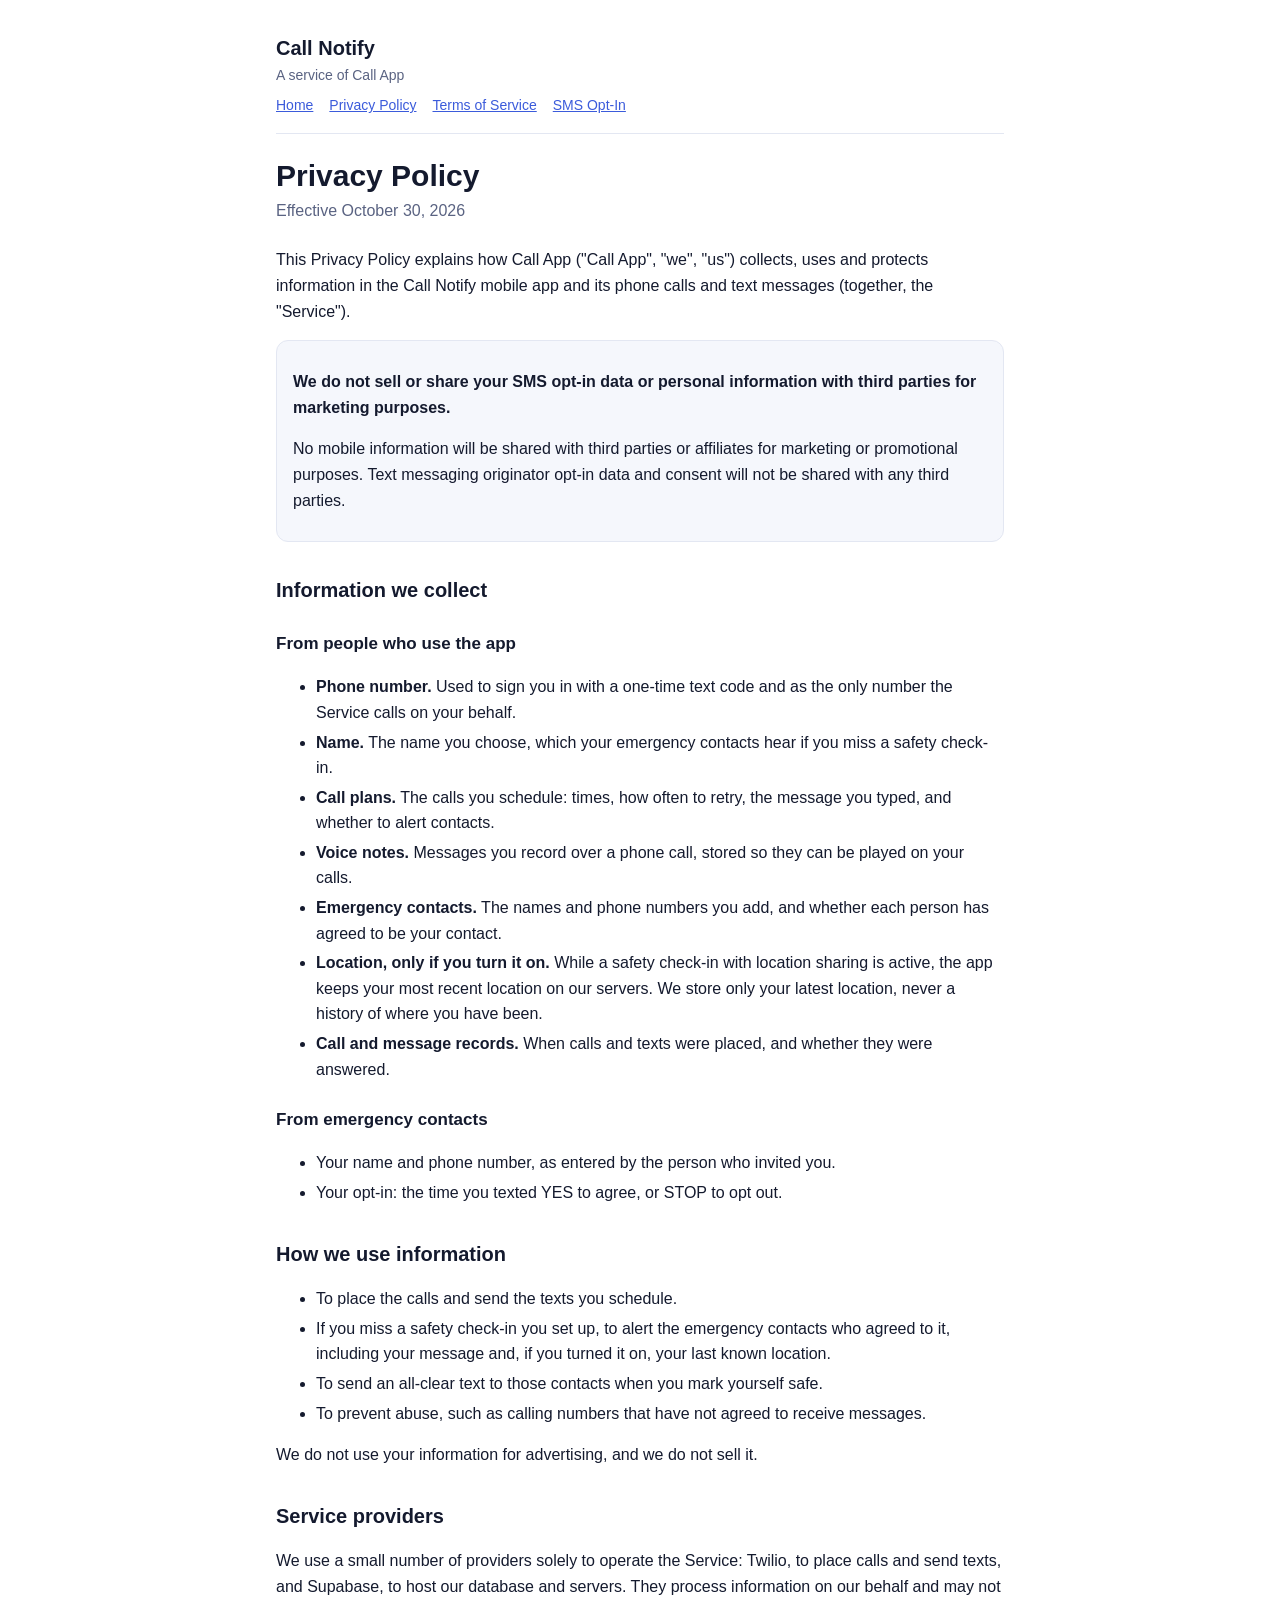
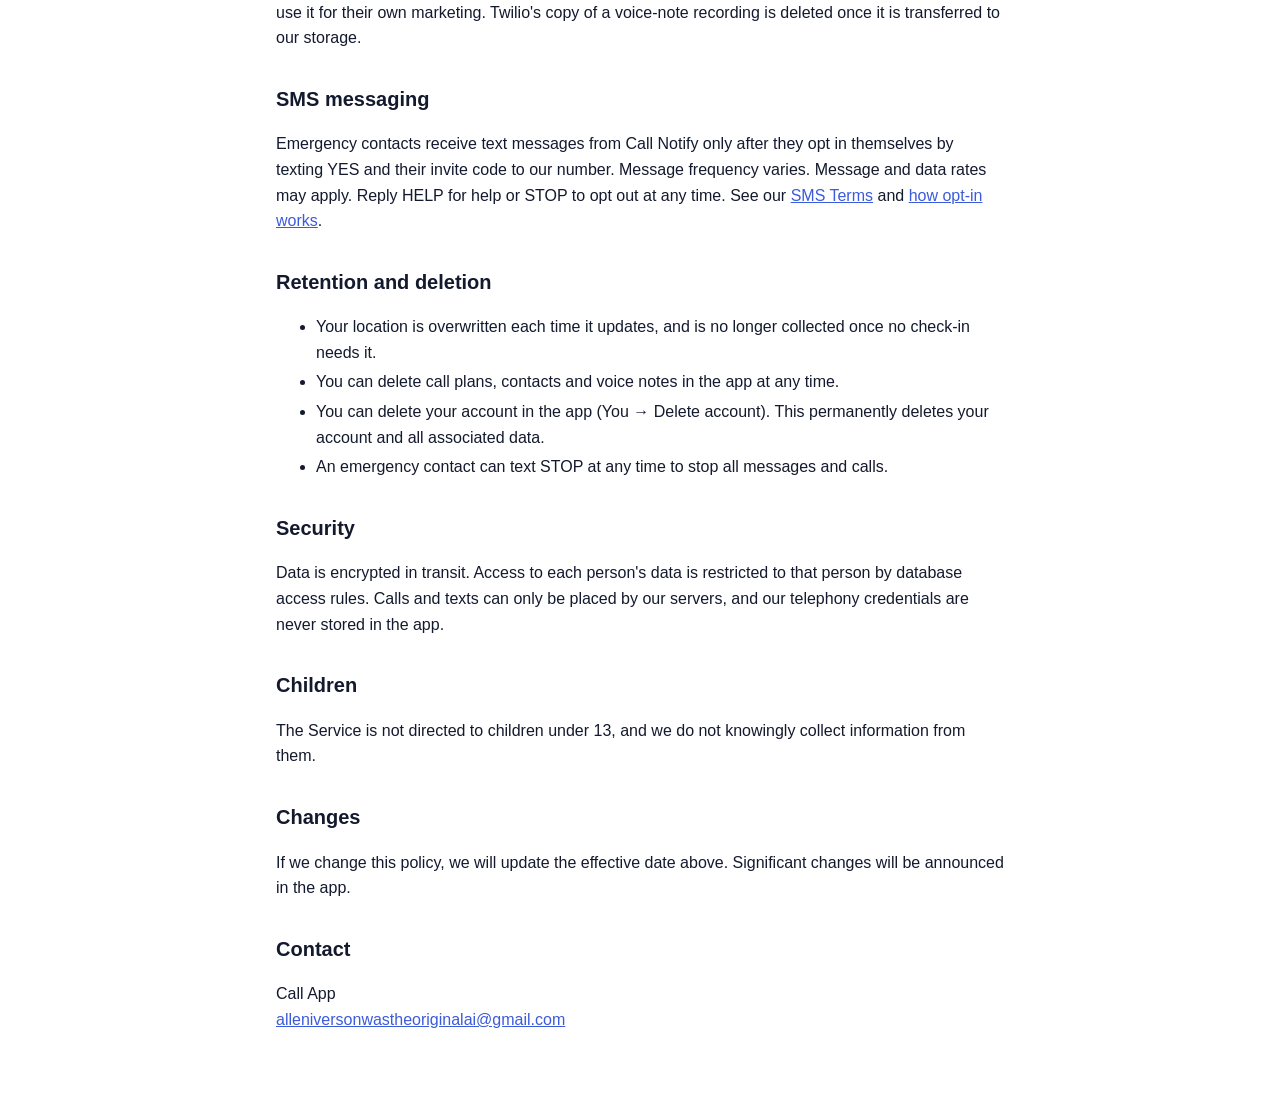
==== privacy.html @ f5aace32 "Add public policy site for messaging registration Privacy Policy, Terms of Service and an SMS opt-in" ====
<!doctype html>
<html lang="en">
<head>
<meta charset="utf-8">
<meta name="viewport" content="width=device-width, initial-scale=1">
<title>Privacy Policy — Call Notify by Call App</title>
<link rel="stylesheet" href="style.css">
</head>
<body>
<main>
<header class="site">
  <div class="brand">Call Notify</div>
  <div class="by">A service of Call App</div>
  <nav><a href="./">Home</a><a href="privacy.html">Privacy Policy</a><a href="terms.html">Terms of Service</a><a href="sms-opt-in.html">SMS Opt-In</a></nav>
</header>

<h1>Privacy Policy</h1>
<p class="updated">Effective October 30, 2026</p>

<p>This Privacy Policy explains how Call App ("Call App", "we", "us") collects, uses and protects information
in the Call Notify mobile app and its phone calls and text messages (together, the "Service").</p>

<div class="callout">
  <p><strong>We do not sell or share your SMS opt-in data or personal information with third parties for marketing purposes.</strong></p>
  <p>No mobile information will be shared with third parties or affiliates for marketing or promotional purposes.
  Text messaging originator opt-in data and consent will not be shared with any third parties.</p>
</div>

<h2>Information we collect</h2>
<h3>From people who use the app</h3>
<ul>
  <li><strong>Phone number.</strong> Used to sign you in with a one-time text code and as the only number the Service calls on your behalf.</li>
  <li><strong>Name.</strong> The name you choose, which your emergency contacts hear if you miss a safety check-in.</li>
  <li><strong>Call plans.</strong> The calls you schedule: times, how often to retry, the message you typed, and whether to alert contacts.</li>
  <li><strong>Voice notes.</strong> Messages you record over a phone call, stored so they can be played on your calls.</li>
  <li><strong>Emergency contacts.</strong> The names and phone numbers you add, and whether each person has agreed to be your contact.</li>
  <li><strong>Location, only if you turn it on.</strong> While a safety check-in with location sharing is active, the app keeps your most recent location on our servers. We store only your latest location, never a history of where you have been.</li>
  <li><strong>Call and message records.</strong> When calls and texts were placed, and whether they were answered.</li>
</ul>

<h3>From emergency contacts</h3>
<ul>
  <li>Your name and phone number, as entered by the person who invited you.</li>
  <li>Your opt-in: the time you texted YES to agree, or STOP to opt out.</li>
</ul>

<h2>How we use information</h2>
<ul>
  <li>To place the calls and send the texts you schedule.</li>
  <li>If you miss a safety check-in you set up, to alert the emergency contacts who agreed to it, including your message and, if you turned it on, your last known location.</li>
  <li>To send an all-clear text to those contacts when you mark yourself safe.</li>
  <li>To prevent abuse, such as calling numbers that have not agreed to receive messages.</li>
</ul>
<p>We do not use your information for advertising, and we do not sell it.</p>

<h2>Service providers</h2>
<p>We use a small number of providers solely to operate the Service: Twilio, to place calls and send texts, and
Supabase, to host our database and servers. They process information on our behalf and may not use it for their
own marketing. Twilio's copy of a voice-note recording is deleted once it is transferred to our storage.</p>

<h2>SMS messaging</h2>
<p>Emergency contacts receive text messages from Call Notify only after they opt in themselves by texting YES and
their invite code to our number. Message frequency varies. Message and data rates may apply. Reply HELP for help or
STOP to opt out at any time. See our <a href="terms.html#sms">SMS Terms</a> and <a href="sms-opt-in.html">how opt-in works</a>.</p>

<h2>Retention and deletion</h2>
<ul>
  <li>Your location is overwritten each time it updates, and is no longer collected once no check-in needs it.</li>
  <li>You can delete call plans, contacts and voice notes in the app at any time.</li>
  <li>You can delete your account in the app (You → Delete account). This permanently deletes your account and all associated data.</li>
  <li>An emergency contact can text STOP at any time to stop all messages and calls.</li>
</ul>

<h2>Security</h2>
<p>Data is encrypted in transit. Access to each person's data is restricted to that person by database access rules.
Calls and texts can only be placed by our servers, and our telephony credentials are never stored in the app.</p>

<h2>Children</h2>
<p>The Service is not directed to children under 13, and we do not knowingly collect information from them.</p>

<h2>Changes</h2>
<p>If we change this policy, we will update the effective date above. Significant changes will be announced in the app.</p>

<h2>Contact</h2>
<p>Call App<br>
<a href="mailto:alleniversonwastheoriginalai@gmail.com">alleniversonwastheoriginalai@gmail.com</a></p>
</main>
</body>
</html>
---- style.css ----
:root {
  --bg: #ffffff;
  --text: #141a2e;
  --muted: #5a6382;
  --border: #e3e7f2;
  --accent: #3b5bdb;
  --panel: #f5f7fc;
  --bubble-in: #e9ecf5;
  --bubble-out: #3b5bdb;
}

@media (prefers-color-scheme: dark) {
  :root {
    --bg: #0b1020;
    --text: #f2f4fa;
    --muted: #9aa3bf;
    --border: #27304f;
    --accent: #8ca4ff;
    --panel: #141a2e;
    --bubble-in: #1c2440;
    --bubble-out: #4c6ef5;
  }
}

* { box-sizing: border-box; }

body {
  margin: 0;
  background: var(--bg);
  color: var(--text);
  font: 16px/1.6 -apple-system, BlinkMacSystemFont, "Segoe UI", Roboto, Helvetica, Arial, sans-serif;
}

main {
  max-width: 760px;
  margin: 0 auto;
  padding: 32px 16px 64px;
}

header.site {
  border-bottom: 1px solid var(--border);
  padding-bottom: 16px;
  margin-bottom: 24px;
}

header.site .brand { font-weight: 800; font-size: 20px; }
header.site .by { color: var(--muted); font-size: 14px; }
header.site nav { margin-top: 8px; display: flex; gap: 16px; flex-wrap: wrap; font-size: 14px; }

a { color: var(--accent); }

h1 { font-size: 30px; line-height: 1.2; margin: 0 0 4px; }
h2 { font-size: 20px; margin-top: 32px; }
h3 { font-size: 17px; margin-top: 24px; }
.updated { color: var(--muted); margin: 0 0 24px; }

.callout {
  background: var(--panel);
  border: 1px solid var(--border);
  border-radius: 12px;
  padding: 12px 16px;
}

.thread {
  background: var(--panel);
  border: 1px solid var(--border);
  border-radius: 16px;
  padding: 16px;
  display: flex;
  flex-direction: column;
  gap: 8px;
  margin: 16px 0;
}

.thread .who { font-size: 12px; color: var(--muted); }
.msg {
  max-width: 85%;
  padding: 10px 14px;
  border-radius: 18px;
  white-space: pre-wrap;
  overflow-wrap: anywhere;
}
.msg.in { align-self: flex-start; background: var(--bubble-in); border-bottom-left-radius: 4px; }
.msg.out { align-self: flex-end; background: var(--bubble-out); color: #fff; border-bottom-right-radius: 4px; }
.label { font-size: 12px; font-weight: 700; color: var(--muted); text-transform: uppercase; letter-spacing: .04em; }
.label.right { align-self: flex-end; }

figure { margin: 16px 0; }
figure img {
  width: 100%;
  max-width: 360px;
  border: 1px solid var(--border);
  border-radius: 16px;
  display: block;
}
figcaption { color: var(--muted); font-size: 14px; margin-top: 8px; }

ol li, ul li { margin: 4px 0; }
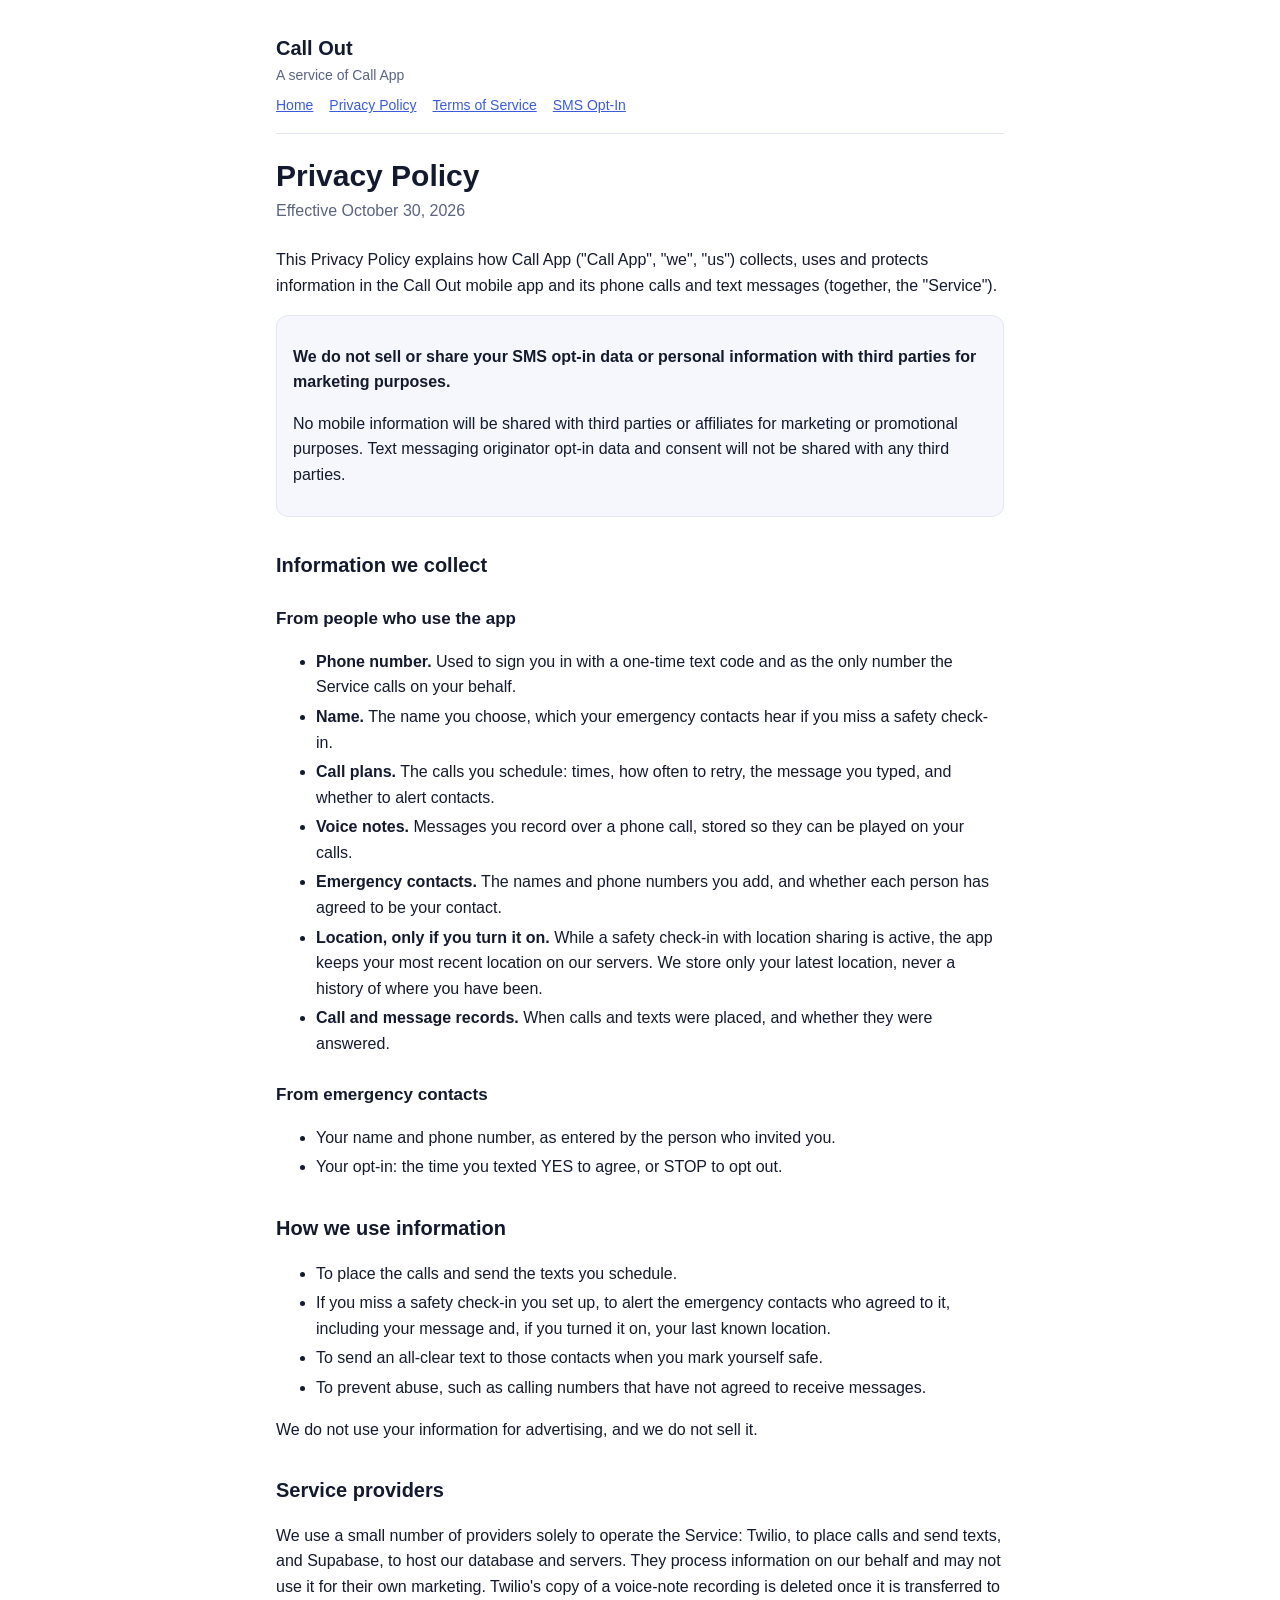
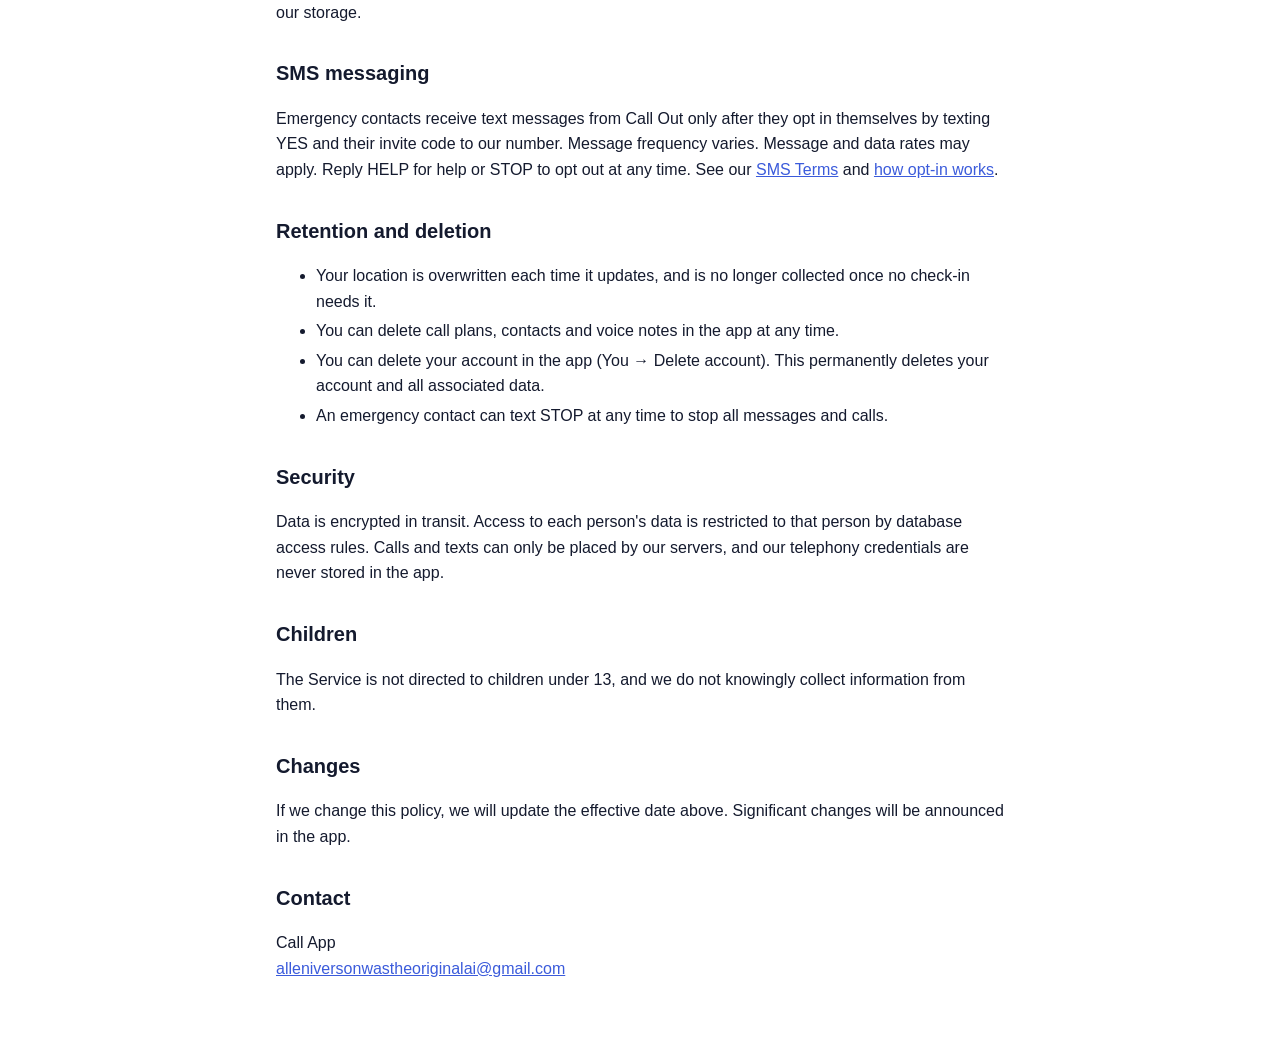
==== commit 5490eab0: "Rename the app to Call Out User-facing name in every screen, the contact invite text, the spoken cal" ====
--- a/privacy.html
+++ b/privacy.html
@@ -3,13 +3,13 @@
 <head>
 <meta charset="utf-8">
 <meta name="viewport" content="width=device-width, initial-scale=1">
-<title>Privacy Policy — Call Notify by Call App</title>
+<title>Privacy Policy — Call Out by Call App</title>
 <link rel="stylesheet" href="style.css">
 </head>
 <body>
 <main>
 <header class="site">
-  <div class="brand">Call Notify</div>
+  <div class="brand">Call Out</div>
   <div class="by">A service of Call App</div>
   <nav><a href="./">Home</a><a href="privacy.html">Privacy Policy</a><a href="terms.html">Terms of Service</a><a href="sms-opt-in.html">SMS Opt-In</a></nav>
 </header>
@@ -18,7 +18,7 @@
 <p class="updated">Effective October 30, 2026</p>
 
 <p>This Privacy Policy explains how Call App ("Call App", "we", "us") collects, uses and protects information
-in the Call Notify mobile app and its phone calls and text messages (together, the "Service").</p>
+in the Call Out mobile app and its phone calls and text messages (together, the "Service").</p>
 
 <div class="callout">
   <p><strong>We do not sell or share your SMS opt-in data or personal information with third parties for marketing purposes.</strong></p>
@@ -59,7 +59,7 @@
 own marketing. Twilio's copy of a voice-note recording is deleted once it is transferred to our storage.</p>
 
 <h2>SMS messaging</h2>
-<p>Emergency contacts receive text messages from Call Notify only after they opt in themselves by texting YES and
+<p>Emergency contacts receive text messages from Call Out only after they opt in themselves by texting YES and
 their invite code to our number. Message frequency varies. Message and data rates may apply. Reply HELP for help or
 STOP to opt out at any time. See our <a href="terms.html#sms">SMS Terms</a> and <a href="sms-opt-in.html">how opt-in works</a>.</p>
 
